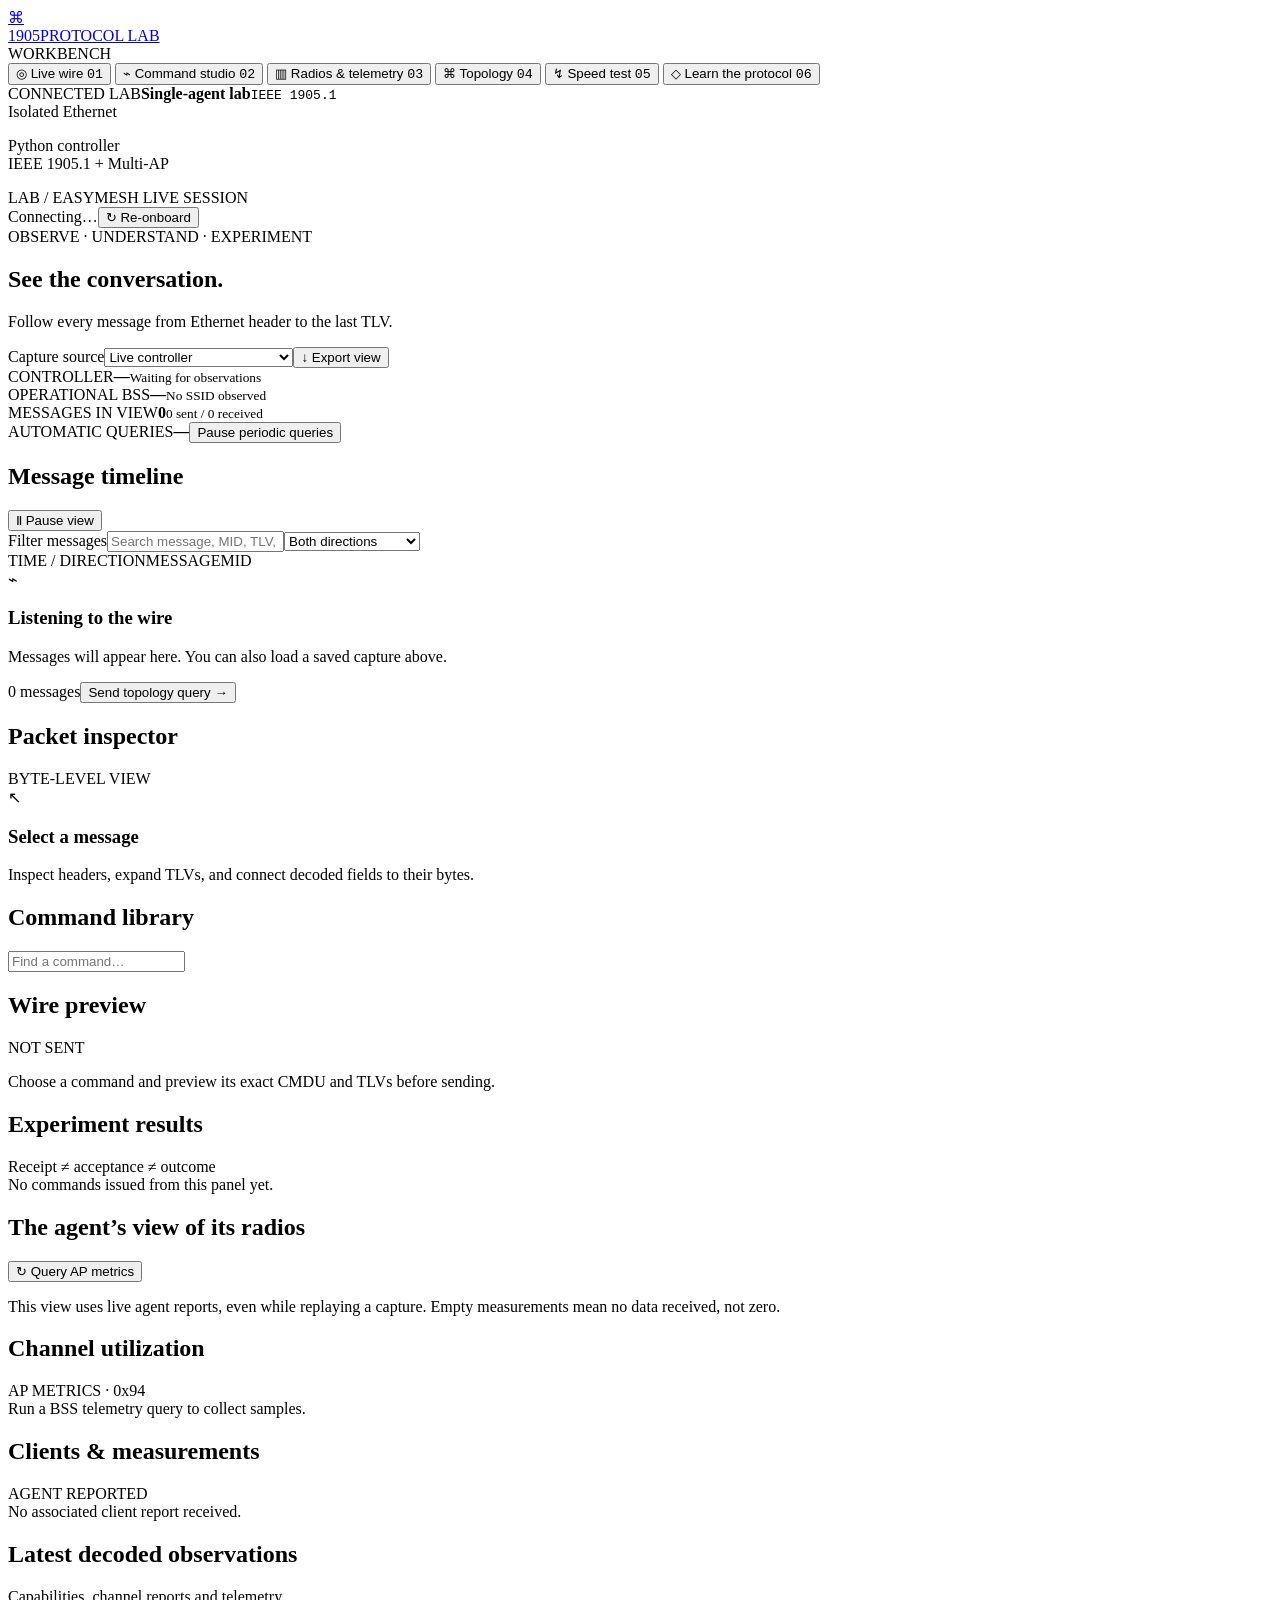
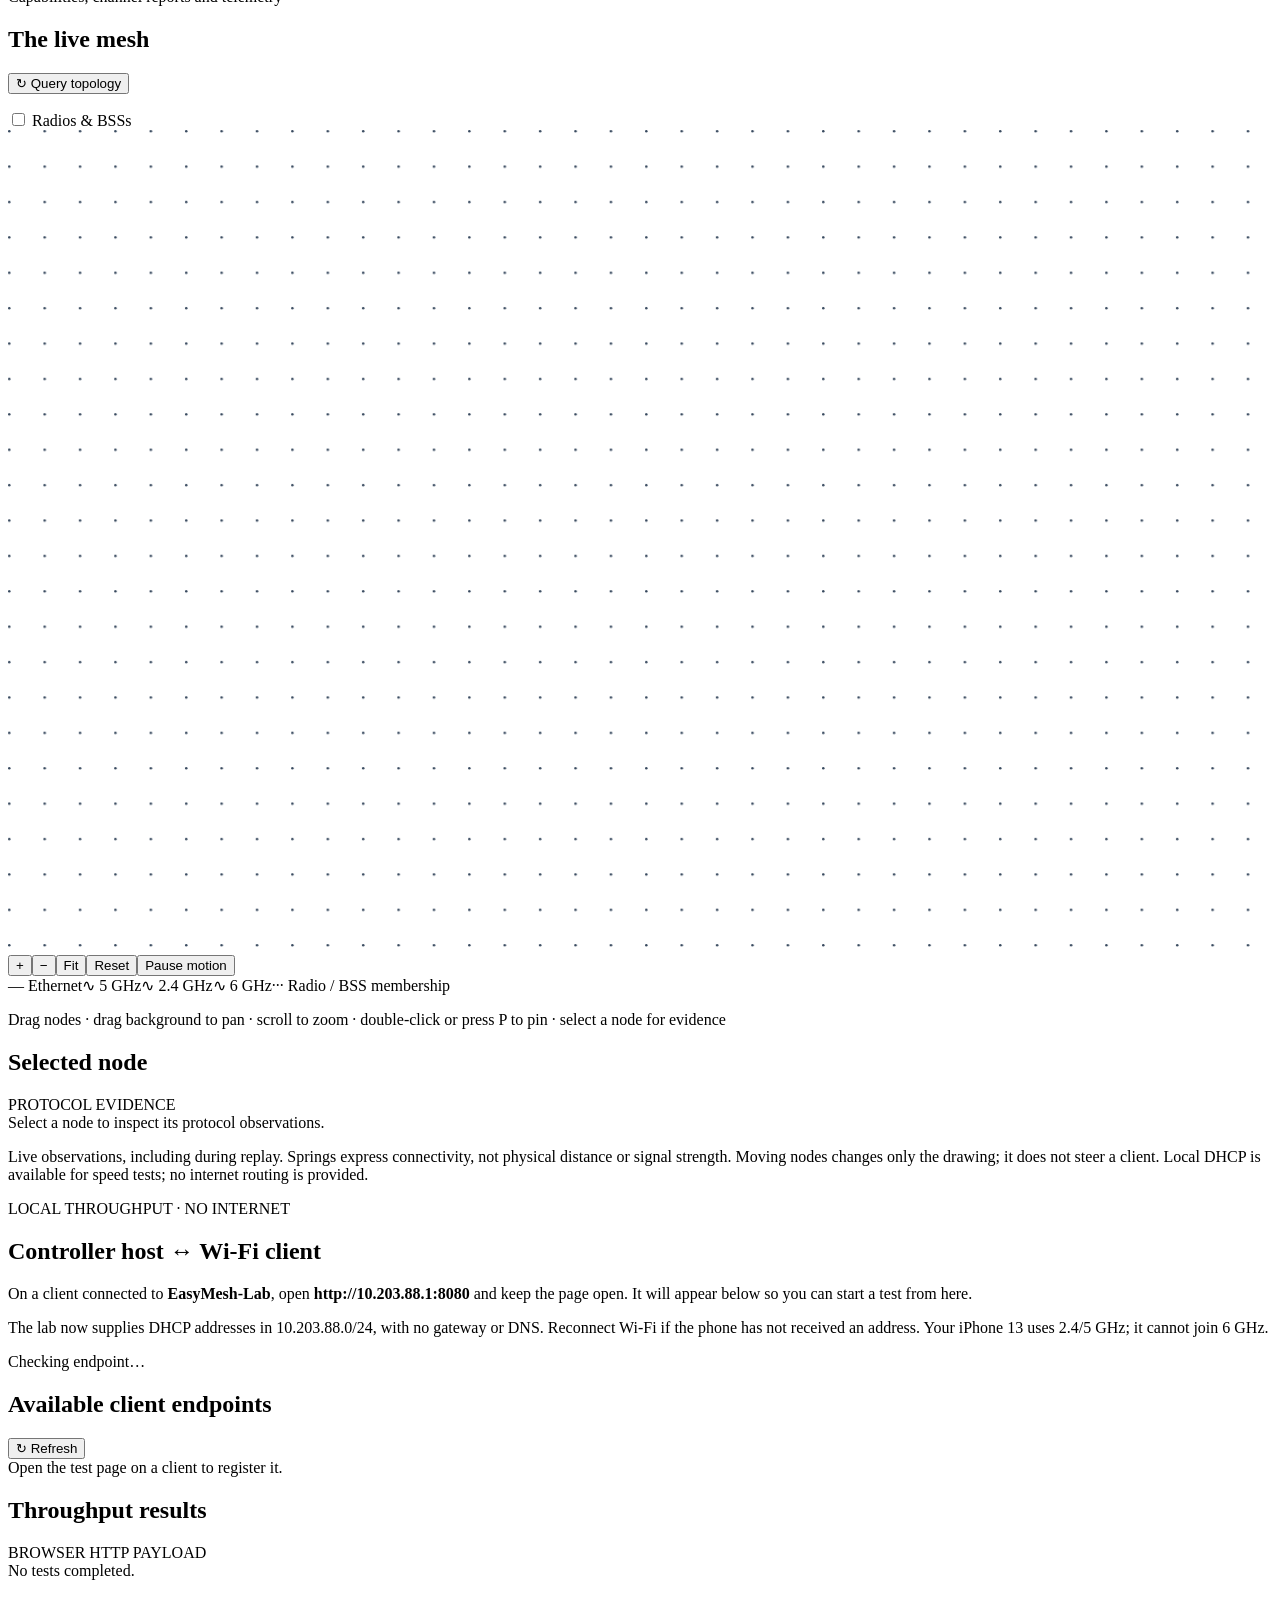
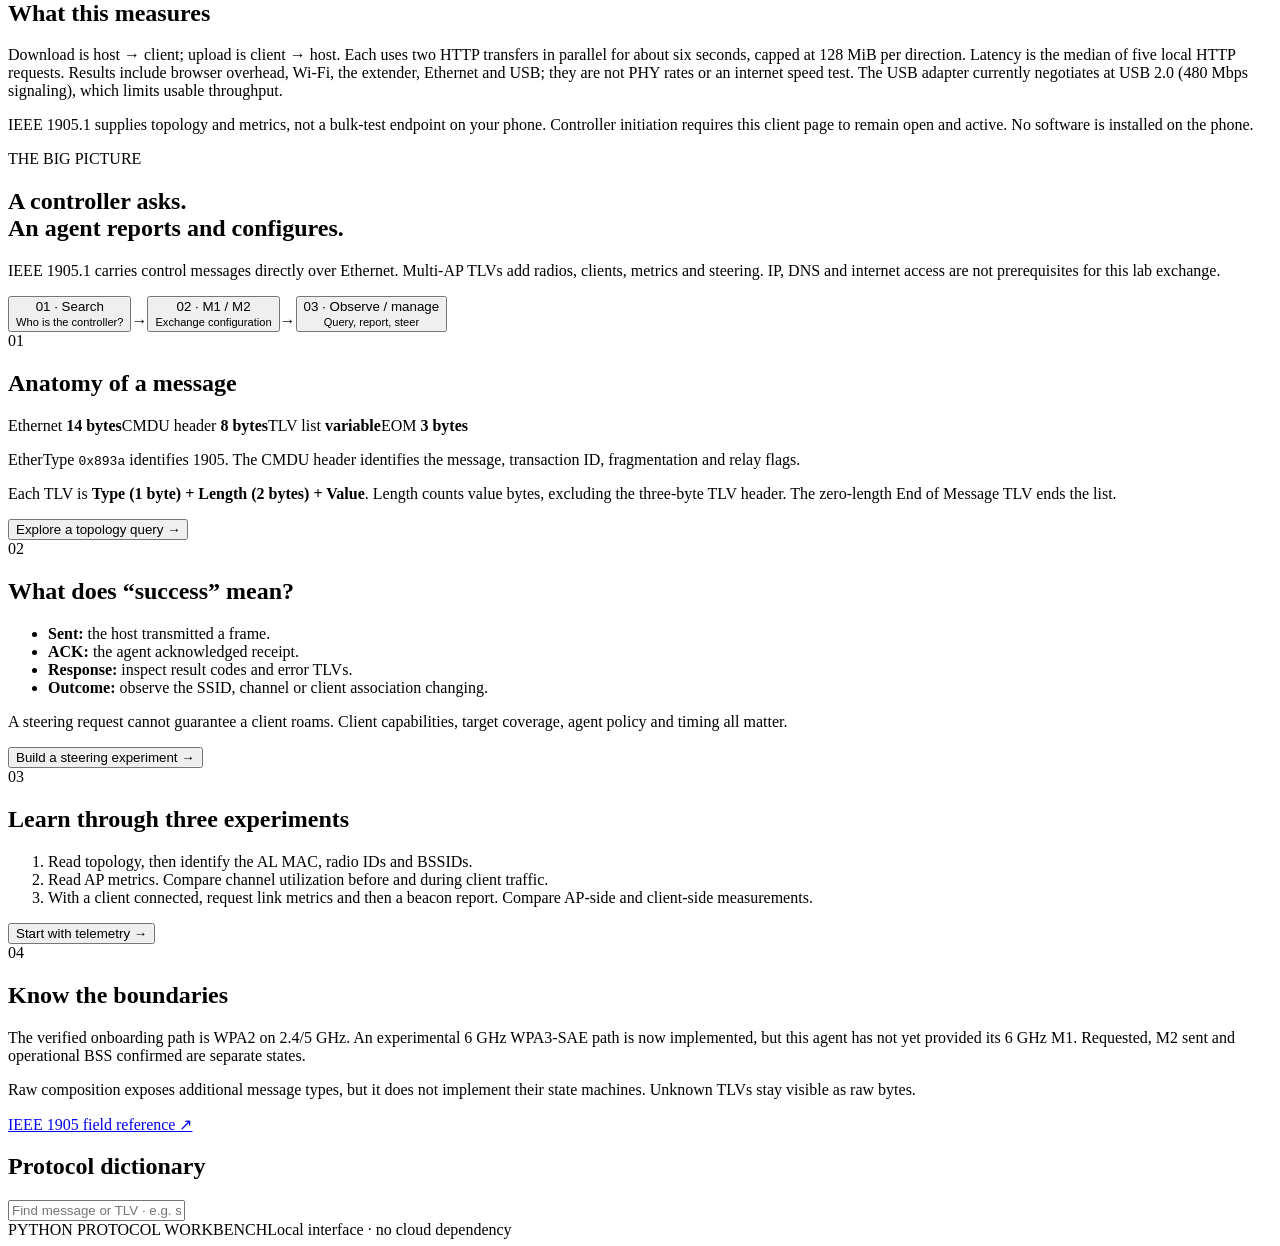
==== panel/index.html @ d1969c42 "Add client signal telemetry, passive identity hints and advisory optimizer Squashed from 4 commits (" ====
<!doctype html>
<html lang="en"><head><meta charset="UTF-8"><meta name="viewport" content="width=device-width,initial-scale=1"><title>1905 · Protocol Lab</title><link rel="stylesheet" href="/style.css"><script src="/telemetry.js"></script><script src="/app.js" defer></script><script src="/topology.js" defer></script><script src="/speed.js" defer></script></head>
<body>
<aside class="sidebar"><a class="brand" href="/" aria-label="Protocol Lab home"><span class="brand-mark">⌘</span><div>1905<span>PROTOCOL LAB</span></div></a><div class="nav-caption">WORKBENCH</div><nav>
<button class="nav active" data-tab="wire"><span>◎</span> Live wire <kbd>01</kbd></button>
<button class="nav" data-tab="studio"><span>⌁</span> Command studio <kbd>02</kbd></button>
<button class="nav" data-tab="telemetry"><span>▥</span> Radios & telemetry <kbd>03</kbd></button>
<button class="nav" data-tab="topology"><span>⌘</span> Topology <kbd>04</kbd></button>
<button class="nav" data-tab="speed"><span>↯</span> Speed test <kbd>05</kbd></button>
<button class="nav" data-tab="learn"><span>◇</span> Learn the protocol <kbd>06</kbd></button>
</nav><div class="sidebar-bottom"><span class="tiny-label">CONNECTED LAB</span><strong>Single-agent lab</strong><code>IEEE 1905.1</code><div class="isolation"><span></span> Isolated Ethernet</div><p>Python controller<br>IEEE 1905.1 + Multi-AP</p></div></aside>
<main><header class="topbar"><div class="breadcrumb">LAB / EASYMESH <span id="sourceBadge">LIVE SESSION</span></div><div class="top-actions"><span id="connection" class="connection">Connecting…</span><button id="quickRenew" class="button small">↻ Re-onboard</button></div></header>
<div class="workspace"><section class="heading"><div><div class="eyebrow">OBSERVE · UNDERSTAND · EXPERIMENT</div><h1 id="pageTitle">See the conversation.</h1><p id="pageSubtitle">Follow every message from Ethernet header to the last TLV.</p></div><div class="session-controls"><label class="sr-only" for="sessionSource">Capture source</label><select id="sessionSource"><option value="live">Live controller</option><option value="discovery">Replay · startup discovery</option><option value="onboarding">Replay · onboarding & SSID</option><option value="maintenance">Replay · maintenance</option></select><button class="button" id="export">↓ Export view</button></div></section>
<section class="stats"><div><span>CONTROLLER</span><strong id="controllerStatus">—</strong><small id="agentSeen">Waiting for observations</small></div><div><span>OPERATIONAL BSS</span><strong id="bssCount">—</strong><small id="ssid">No SSID observed</small></div><div><span>MESSAGES IN VIEW</span><strong id="packetCount">0</strong><small id="directions">0 sent / 0 received</small></div><div><span>AUTOMATIC QUERIES</span><strong id="autoState">—</strong><button id="autoToggle" class="text-button">Pause periodic queries</button></div></section>
<section id="wire" class="view active"><div class="wire-grid"><article class="surface timeline"><div class="surface-title"><div><span class="live-dot"></span><h2>Message timeline</h2></div><button id="pause" class="text-button">Ⅱ Pause view</button></div><div class="filters"><label class="sr-only" for="search">Filter messages</label><input id="search" placeholder="Search message, MID, TLV, MAC…"><select id="direction" aria-label="Direction"><option value="all">Both directions</option><option value="TX">Controller → Agent</option><option value="RX">Agent → Controller</option></select></div><div class="table-head"><span>TIME / DIRECTION</span><span>MESSAGE</span><span>MID</span></div><div id="timelineRows" class="timeline-rows"><div class="empty"><span>⌁</span><h3>Listening to the wire</h3><p>Messages will appear here. You can also load a saved capture above.</p></div></div><div class="timeline-footer"><span id="shown">0 messages</span><button id="quickTopology" class="text-button">Send topology query →</button></div></article><article class="surface inspector"><div class="surface-title"><h2>Packet inspector</h2><span class="pill">BYTE-LEVEL VIEW</span></div><div id="inspector"><div class="empty"><span>↖</span><h3>Select a message</h3><p>Inspect headers, expand TLVs, and connect decoded fields to their bytes.</p></div></div></article></div></section>
<section id="studio" class="view"><div class="studio-grid"><article class="surface catalogue"><div class="surface-title"><h2>Command library</h2><span id="commandCount" class="pill"></span></div><input id="commandSearch" placeholder="Find a command…" aria-label="Find a command"><div id="commandList"></div></article><div><article class="surface command-detail" id="commandDetail"></article><article class="surface preview-panel"><div class="surface-title"><h2>Wire preview</h2><span class="pill">NOT SENT</span></div><div id="preview"><p class="muted padded">Choose a command and preview its exact CMDU and TLVs before sending.</p></div></article></div></div><article class="surface command-history"><div class="surface-title"><h2>Experiment results</h2><span class="muted">Receipt ≠ acceptance ≠ outcome</span></div><div id="commandHistory" class="padded muted">No commands issued from this panel yet.</div></article></section>
<section id="telemetry" class="view"><div class="section-title"><h2>The agent’s view of its radios</h2><button id="telemetryRefresh" class="button accent">↻ Query AP metrics</button></div><p class="muted">This view uses live agent reports, even while replaying a capture. Empty measurements mean no data received, not zero.</p><div id="radioCards" class="radio-grid"></div><div class="telemetry-grid"><article class="surface"><div class="surface-title"><h2>Channel utilization</h2><span class="pill">AP METRICS · 0x94</span></div><div id="utilizationChart" class="chart empty">Run a BSS telemetry query to collect samples.</div></article><article class="surface"><div class="surface-title"><h2>Clients & measurements</h2><span class="pill">AGENT REPORTED</span></div><div id="clientList" class="padded muted">No associated client report received.</div></article></div><article class="surface"><div class="surface-title"><h2>Latest decoded observations</h2><span class="muted">Capabilities, channel reports and telemetry</span></div><div id="observations" class="observation-grid"></div></article></section>
<section id="topology" class="view"><div class="section-title"><h2>The live mesh</h2><button class="button accent" id="topologyRefresh">↻ Query topology</button></div><p class="muted" id="topologyStatus"></p><div class="topology-grid"><article class="surface topology-canvas"><div class="mesh-toolbar"><div id="meshCounts"></div><label><input type="checkbox" id="meshExpand"> Radios & BSSs</label></div><div class="mesh-stage"><svg id="topologyGraph" viewBox="0 0 1000 650" role="group" aria-label="Interactive EasyMesh topology"><defs><pattern id="meshDots" width="28" height="28" patternUnits="userSpaceOnUse"><circle cx="1" cy="1" r="1" fill="#35475c"/></pattern></defs><rect width="1000" height="650" fill="url(#meshDots)"/><g id="meshWorld"><g id="meshLinks"></g><g id="meshNodes"></g></g></svg><div class="mesh-controls"><button id="meshZoomIn" aria-label="Zoom in">+</button><button id="meshZoomOut" aria-label="Zoom out">−</button><button id="meshFit" aria-label="Fit topology">Fit</button><button id="meshReset" aria-label="Reset layout and unpin nodes">Reset</button><button id="meshMotion" aria-pressed="false">Pause motion</button></div></div><div class="mesh-legend"><span class="mesh-wired">— Ethernet</span><span class="mesh-5">∿ 5 GHz</span><span class="mesh-24">∿ 2.4 GHz</span><span class="mesh-6">∿ 6 GHz</span><span class="mesh-member">··· Radio / BSS membership</span></div><p class="mesh-help">Drag nodes · drag background to pan · scroll to zoom · double-click or press P to pin · select a node for evidence</p></article><article class="surface topology-inspector"><div class="surface-title"><h2>Selected node</h2><span class="pill">PROTOCOL EVIDENCE</span></div><div id="topologyDetail" class="padded muted">Select a node to inspect its protocol observations.</div></article></div><p class="muted">Live observations, including during replay. Springs express connectivity, not physical distance or signal strength. Moving nodes changes only the drawing; it does not steer a client. Local DHCP is available for speed tests; no internet routing is provided.</p></section>
<section id="speed" class="view"><article class="surface padded"><div class="eyebrow">LOCAL THROUGHPUT · NO INTERNET</div><h2 class="speed-title">Controller host ↔ Wi-Fi client</h2><p>On a client connected to <strong>EasyMesh-Lab</strong>, open <strong>http://10.203.88.1:8080</strong> and keep the page open. It will appear below so you can start a test from here.</p><p class="muted">The lab now supplies DHCP addresses in 10.203.88.0/24, with no gateway or DNS. Reconnect Wi-Fi if the phone has not received an address. Your iPhone 13 uses 2.4/5 GHz; it cannot join 6 GHz.</p><div id="speedService" class="expected">Checking endpoint…</div></article><div class="section-title speed-heading"><h2>Available client endpoints</h2><button class="button" id="speedRefresh">↻ Refresh</button></div><div id="speedClients" class="surface padded">Open the test page on a client to register it.</div><article class="surface command-history"><div class="surface-title"><h2>Throughput results</h2><span class="pill">BROWSER HTTP PAYLOAD</span></div><div id="speedResults" class="padded muted">No tests completed.</div></article><article class="surface padded command-history"><h2>What this measures</h2><p class="muted">Download is host → client; upload is client → host. Each uses two HTTP transfers in parallel for about six seconds, capped at 128 MiB per direction. Latency is the median of five local HTTP requests. Results include browser overhead, Wi-Fi, the extender, Ethernet and USB; they are not PHY rates or an internet speed test. The USB adapter currently negotiates at USB 2.0 (480 Mbps signaling), which limits usable throughput.</p><p class="muted">IEEE 1905.1 supplies topology and metrics, not a bulk-test endpoint on your phone. Controller initiation requires this client page to remain open and active. No software is installed on the phone.</p></article></section>
<section id="learn" class="view"><article class="lesson-hero"><span class="eyebrow">THE BIG PICTURE</span><h2>A controller asks.<br>An agent reports and configures.</h2><p>IEEE 1905.1 carries control messages directly over Ethernet. Multi-AP TLVs add radios, clients, metrics and steering. IP, DNS and internet access are not prerequisites for this lab exchange.</p><div class="flow"><button data-lesson="discovery">01 · Search<br><small>Who is the controller?</small></button><span>→</span><button data-lesson="onboarding">02 · M1 / M2<br><small>Exchange configuration</small></button><span>→</span><button data-lesson="maintenance">03 · Observe / manage<br><small>Query, report, steer</small></button></div></article><div class="lesson-grid"><article class="surface padded"><span class="lesson-number">01</span><h2>Anatomy of a message</h2><div class="anatomy"><span>Ethernet <b>14 bytes</b></span><span>CMDU header <b>8 bytes</b></span><span>TLV list <b>variable</b></span><span>EOM <b>3 bytes</b></span></div><p>EtherType <code>0x893a</code> identifies 1905. The CMDU header identifies the message, transaction ID, fragmentation and relay flags.</p><p>Each TLV is <strong>Type (1 byte) + Length (2 bytes) + Value</strong>. Length counts value bytes, excluding the three-byte TLV header. The zero-length End of Message TLV ends the list.</p><button class="button" data-exercise="topology">Explore a topology query →</button></article><article class="surface padded"><span class="lesson-number">02</span><h2>What does “success” mean?</h2><ul><li><strong>Sent:</strong> the host transmitted a frame.</li><li><strong>ACK:</strong> the agent acknowledged receipt.</li><li><strong>Response:</strong> inspect result codes and error TLVs.</li><li><strong>Outcome:</strong> observe the SSID, channel or client association changing.</li></ul><p>A steering request cannot guarantee a client roams. Client capabilities, target coverage, agent policy and timing all matter.</p><button class="button" data-exercise="steer">Build a steering experiment →</button></article><article class="surface padded"><span class="lesson-number">03</span><h2>Learn through three experiments</h2><ol><li>Read topology, then identify the AL MAC, radio IDs and BSSIDs.</li><li>Read AP metrics. Compare channel utilization before and during client traffic.</li><li>With a client connected, request link metrics and then a beacon report. Compare AP-side and client-side measurements.</li></ol><button class="button" data-exercise="ap_metrics">Start with telemetry →</button></article><article class="surface padded"><span class="lesson-number">04</span><h2>Know the boundaries</h2><p>The verified onboarding path is WPA2 on 2.4/5 GHz. An experimental 6 GHz WPA3-SAE path is now implemented, but this agent has not yet provided its 6 GHz M1. Requested, M2 sent and operational BSS confirmed are separate states.</p><p>Raw composition exposes additional message types, but it does not implement their state machines. Unknown TLVs stay visible as raw bytes.</p><a href="https://www.wireshark.org/docs/dfref/i/ieee1905.html" target="_blank" rel="noreferrer">IEEE 1905 field reference ↗</a></article></div><article class="surface reference-panel"><div class="surface-title"><h2>Protocol dictionary</h2><input id="referenceSearch" placeholder="Find message or TLV · e.g. steering, 0x9b" aria-label="Search protocol dictionary"></div><div id="referenceList" class="reference-list"></div></article></section>
<footer><span>PYTHON PROTOCOL WORKBENCH</span><span id="footerStatus">Local interface · no cloud dependency</span></footer></div></main><div id="toast" role="status" aria-live="polite"></div>
</body></html>
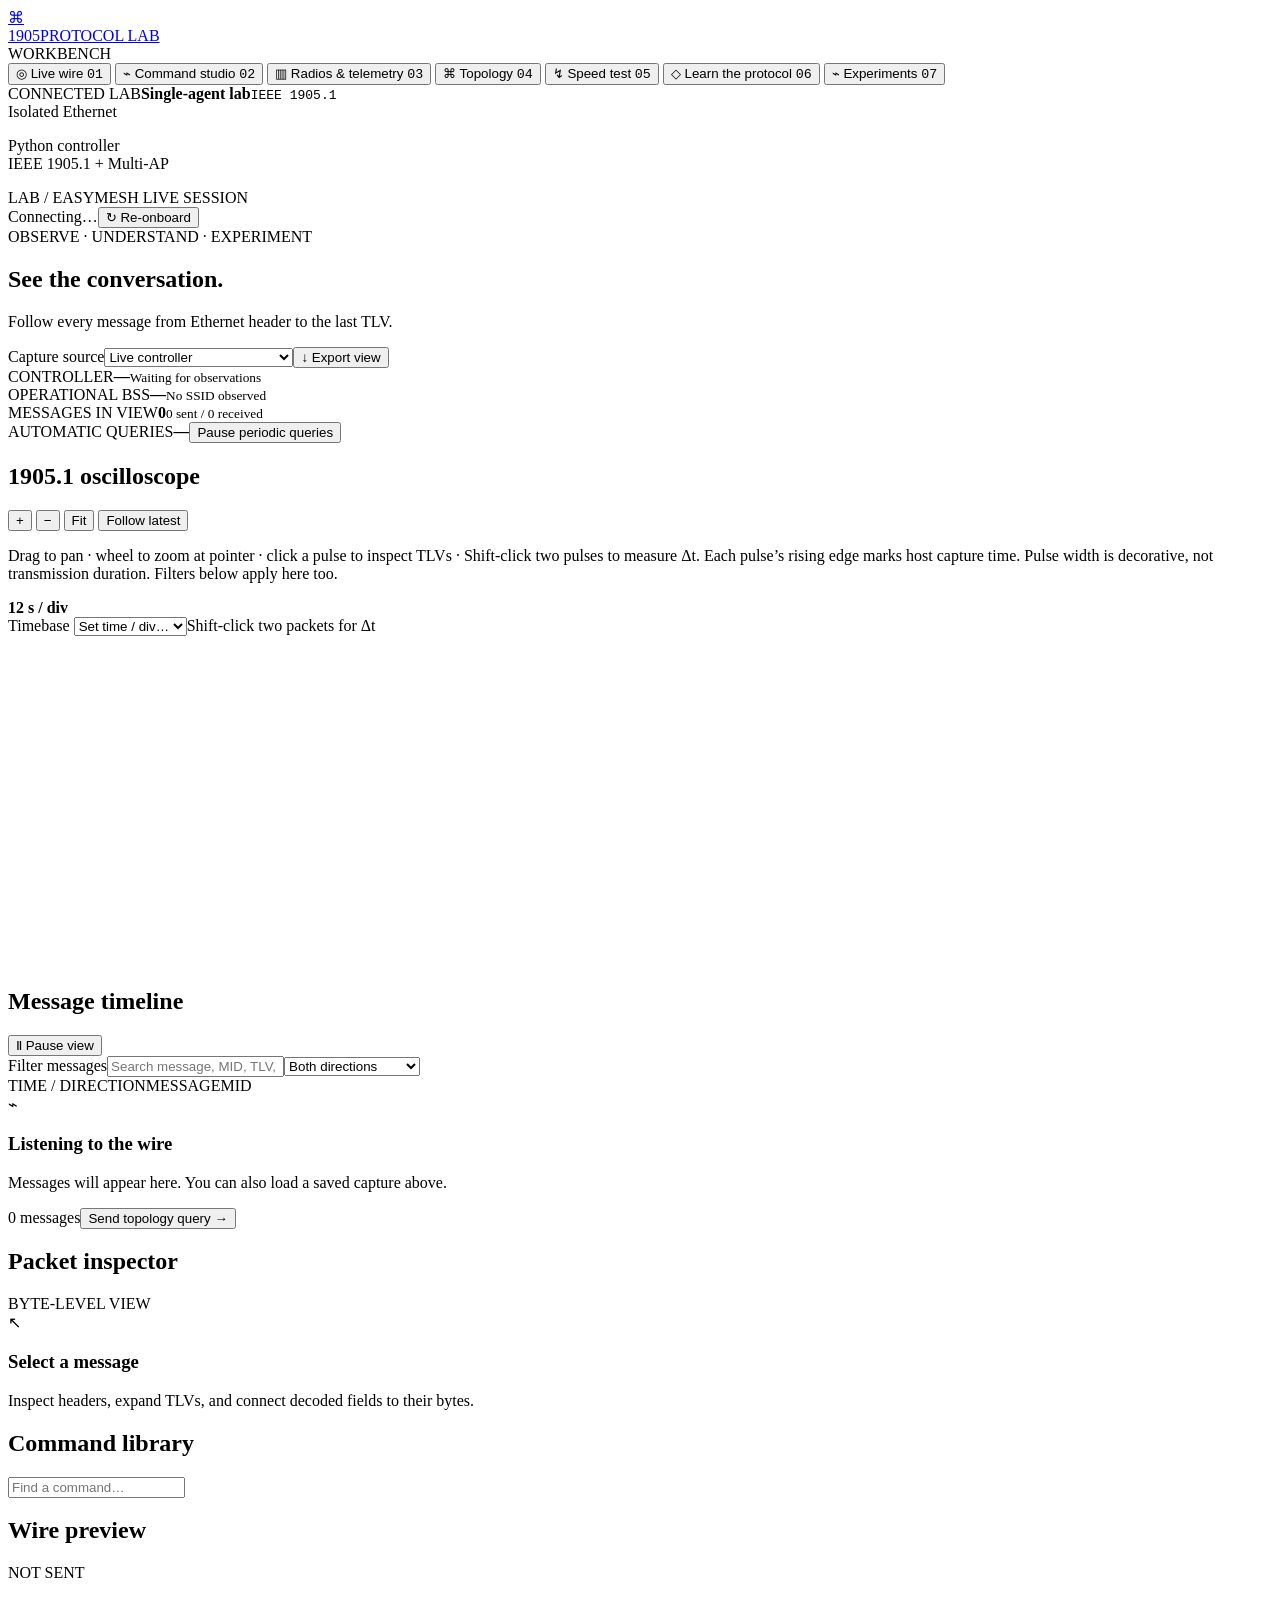
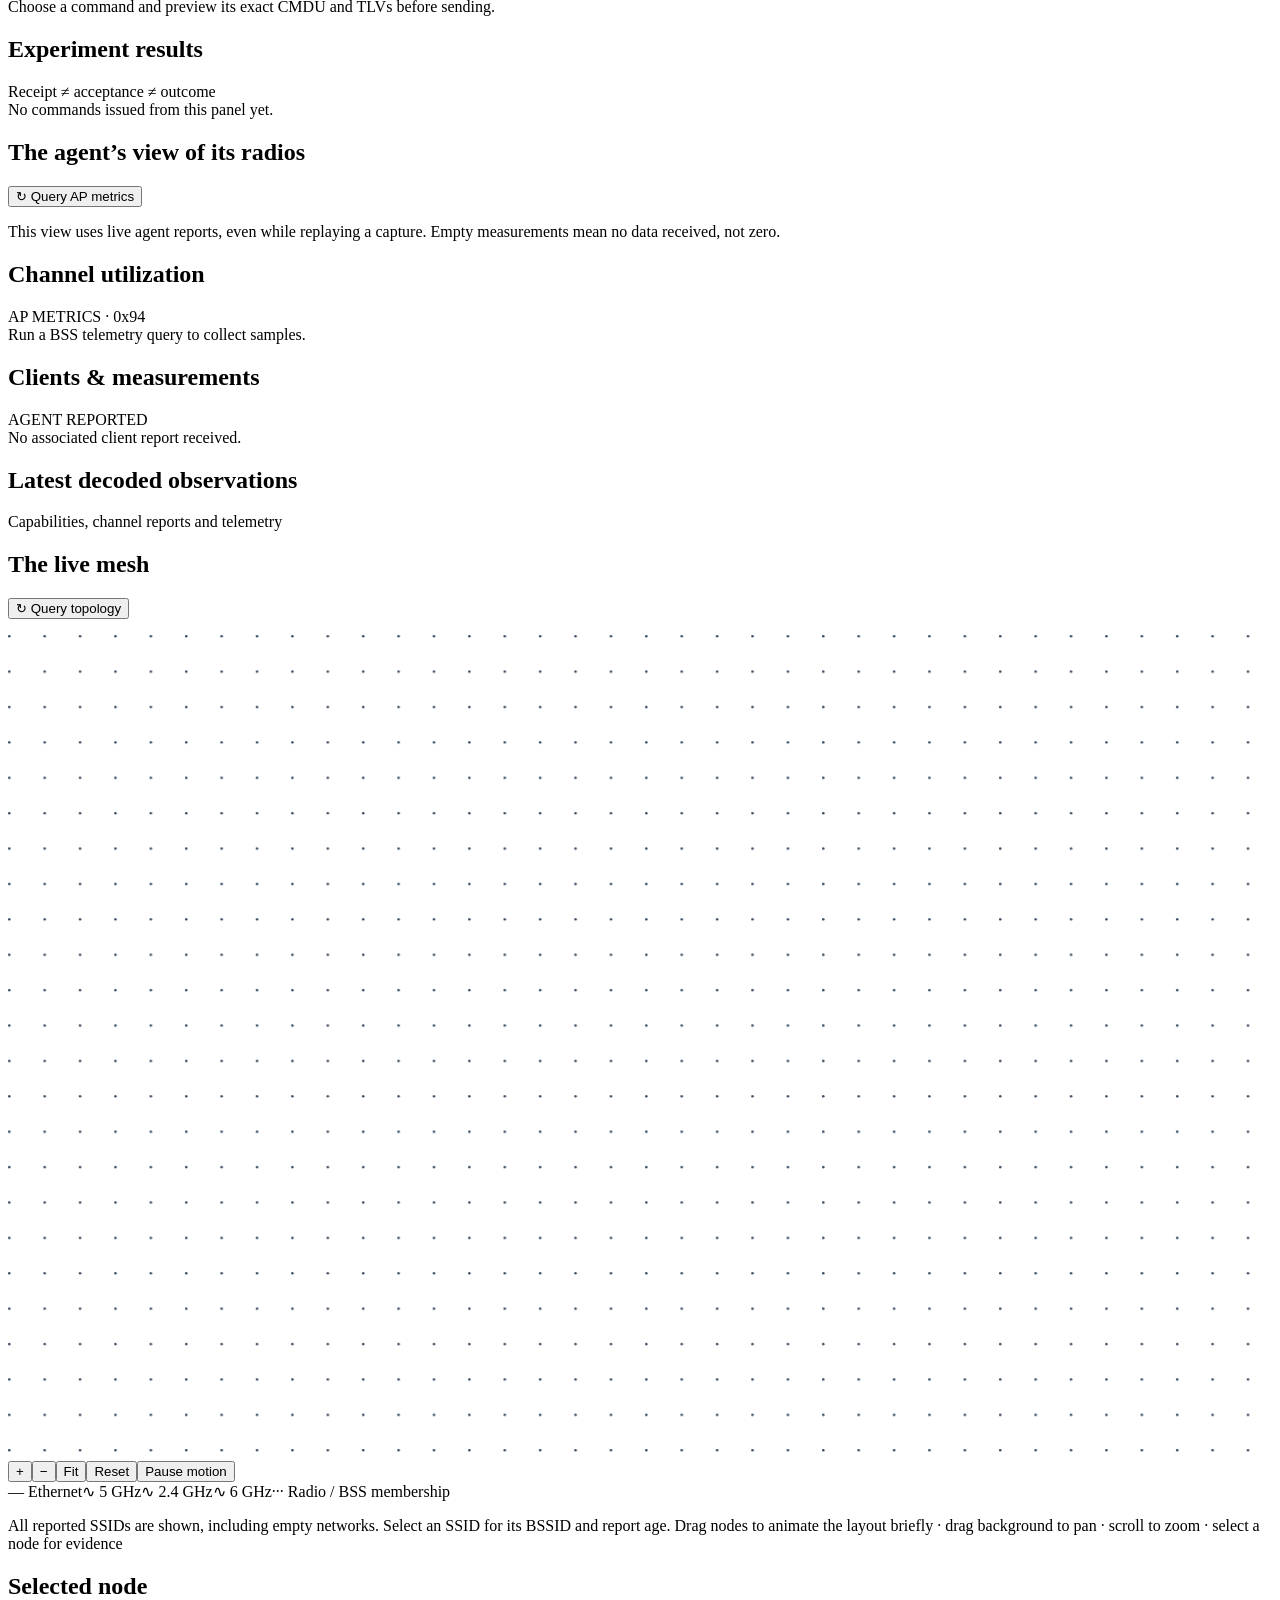
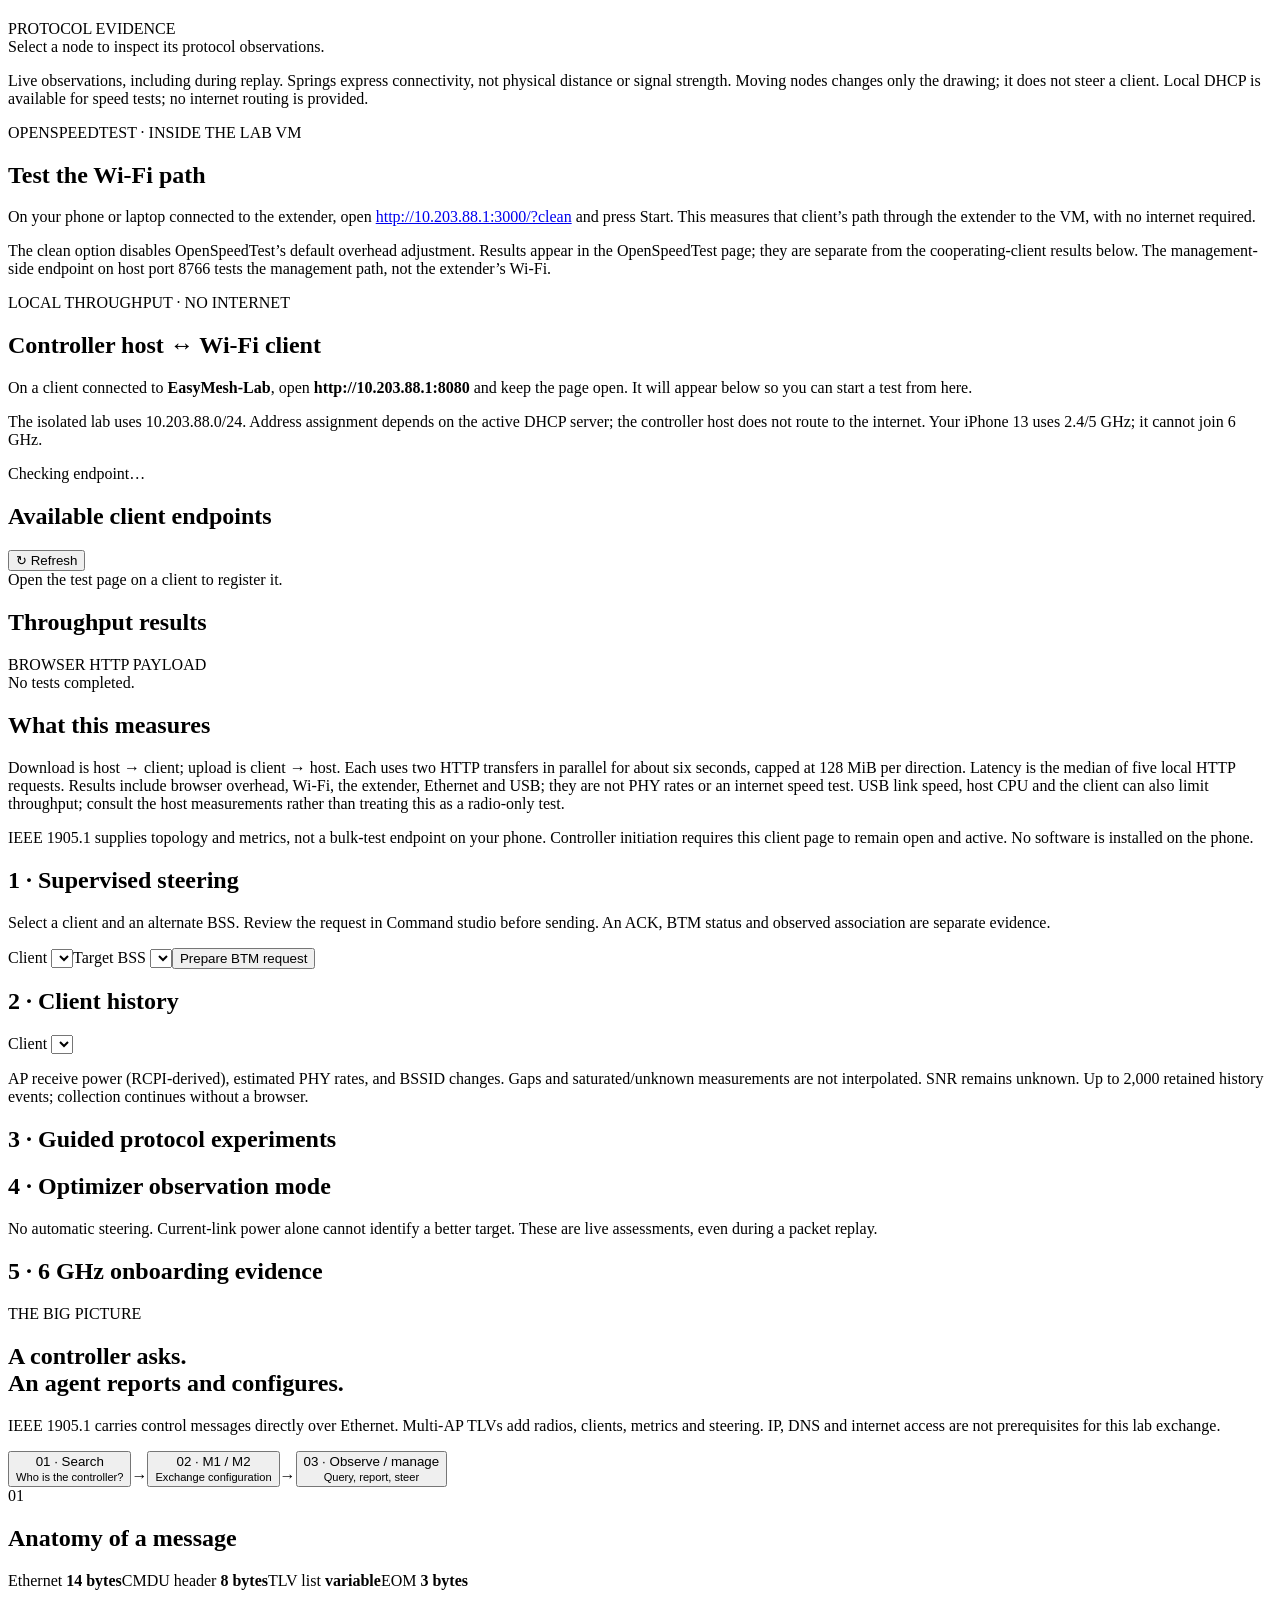
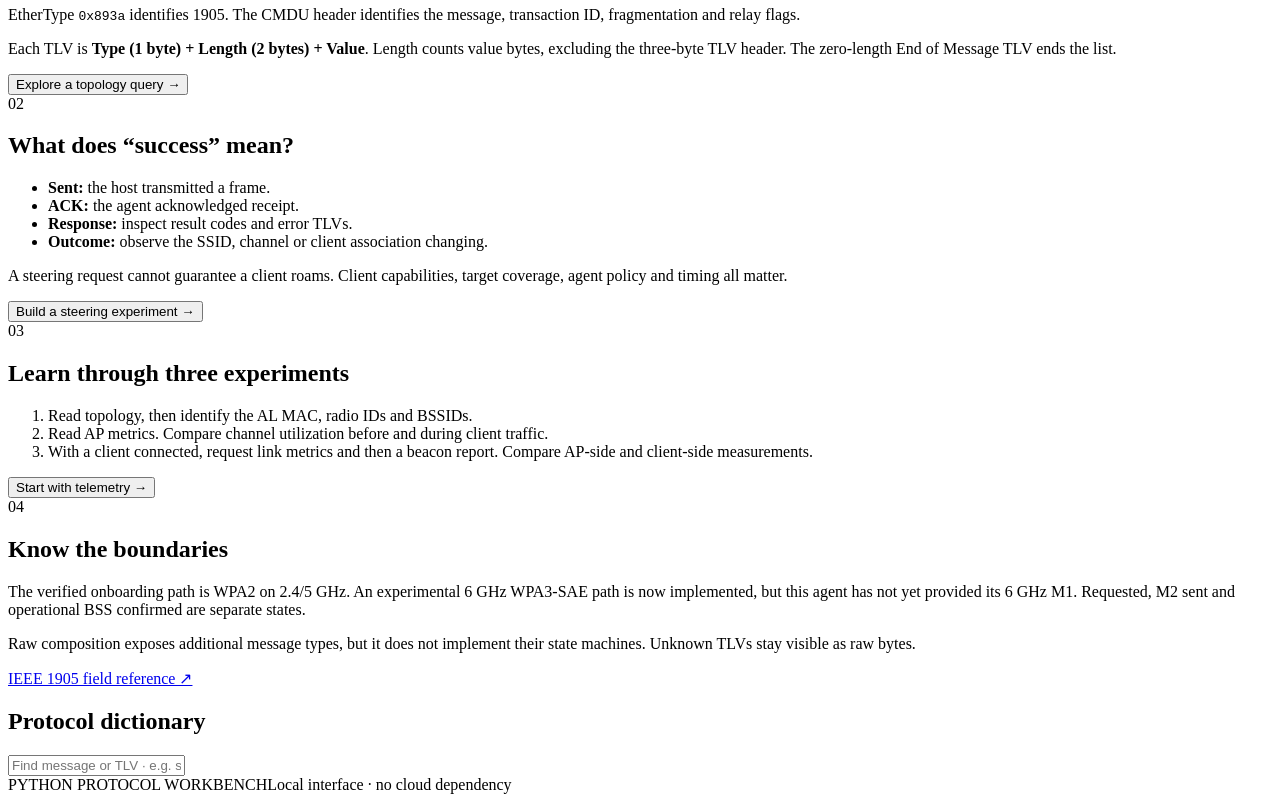
==== commit ba5f3ea9: "Build fresh LXD lab VMs from the host source checkout Squashed from 2 commits (28 September 2026):  " ====
--- a/panel/index.html
+++ b/panel/index.html
@@ -1,5 +1,5 @@
 <!doctype html>
-<html lang="en"><head><meta charset="UTF-8"><meta name="viewport" content="width=device-width,initial-scale=1"><title>1905 · Protocol Lab</title><link rel="stylesheet" href="/style.css"><script src="/telemetry.js"></script><script src="/app.js" defer></script><script src="/topology.js" defer></script><script src="/speed.js" defer></script></head>
+<html lang="en"><head><meta charset="UTF-8"><meta name="viewport" content="width=device-width,initial-scale=1"><title>1905 · Protocol Lab</title><link rel="stylesheet" href="/style.css"><script src="/telemetry.js"></script><script src="/app.js" defer></script><script src="/topology.js" defer></script><script src="/speed.js" defer></script><script src="/learning.js" defer></script></head>
 <body>
 <aside class="sidebar"><a class="brand" href="/" aria-label="Protocol Lab home"><span class="brand-mark">⌘</span><div>1905<span>PROTOCOL LAB</span></div></a><div class="nav-caption">WORKBENCH</div><nav>
 <button class="nav active" data-tab="wire"><span>◎</span> Live wire <kbd>01</kbd></button>
@@ -8,15 +8,15 @@
 <button class="nav" data-tab="topology"><span>⌘</span> Topology <kbd>04</kbd></button>
 <button class="nav" data-tab="speed"><span>↯</span> Speed test <kbd>05</kbd></button>
 <button class="nav" data-tab="learn"><span>◇</span> Learn the protocol <kbd>06</kbd></button>
-</nav><div class="sidebar-bottom"><span class="tiny-label">CONNECTED LAB</span><strong>Single-agent lab</strong><code>IEEE 1905.1</code><div class="isolation"><span></span> Isolated Ethernet</div><p>Python controller<br>IEEE 1905.1 + Multi-AP</p></div></aside>
+<button class="nav" data-tab="experiments"><span>⌁</span> Experiments <kbd>07</kbd></button></nav><div class="sidebar-bottom"><span class="tiny-label">CONNECTED LAB</span><strong>Single-agent lab</strong><code>IEEE 1905.1</code><div class="isolation"><span></span> Isolated Ethernet</div><p>Python controller<br>IEEE 1905.1 + Multi-AP</p></div></aside>
 <main><header class="topbar"><div class="breadcrumb">LAB / EASYMESH <span id="sourceBadge">LIVE SESSION</span></div><div class="top-actions"><span id="connection" class="connection">Connecting…</span><button id="quickRenew" class="button small">↻ Re-onboard</button></div></header>
 <div class="workspace"><section class="heading"><div><div class="eyebrow">OBSERVE · UNDERSTAND · EXPERIMENT</div><h1 id="pageTitle">See the conversation.</h1><p id="pageSubtitle">Follow every message from Ethernet header to the last TLV.</p></div><div class="session-controls"><label class="sr-only" for="sessionSource">Capture source</label><select id="sessionSource"><option value="live">Live controller</option><option value="discovery">Replay · startup discovery</option><option value="onboarding">Replay · onboarding & SSID</option><option value="maintenance">Replay · maintenance</option></select><button class="button" id="export">↓ Export view</button></div></section>
 <section class="stats"><div><span>CONTROLLER</span><strong id="controllerStatus">—</strong><small id="agentSeen">Waiting for observations</small></div><div><span>OPERATIONAL BSS</span><strong id="bssCount">—</strong><small id="ssid">No SSID observed</small></div><div><span>MESSAGES IN VIEW</span><strong id="packetCount">0</strong><small id="directions">0 sent / 0 received</small></div><div><span>AUTOMATIC QUERIES</span><strong id="autoState">—</strong><button id="autoToggle" class="text-button">Pause periodic queries</button></div></section>
-<section id="wire" class="view active"><div class="wire-grid"><article class="surface timeline"><div class="surface-title"><div><span class="live-dot"></span><h2>Message timeline</h2></div><button id="pause" class="text-button">Ⅱ Pause view</button></div><div class="filters"><label class="sr-only" for="search">Filter messages</label><input id="search" placeholder="Search message, MID, TLV, MAC…"><select id="direction" aria-label="Direction"><option value="all">Both directions</option><option value="TX">Controller → Agent</option><option value="RX">Agent → Controller</option></select></div><div class="table-head"><span>TIME / DIRECTION</span><span>MESSAGE</span><span>MID</span></div><div id="timelineRows" class="timeline-rows"><div class="empty"><span>⌁</span><h3>Listening to the wire</h3><p>Messages will appear here. You can also load a saved capture above.</p></div></div><div class="timeline-footer"><span id="shown">0 messages</span><button id="quickTopology" class="text-button">Send topology query →</button></div></article><article class="surface inspector"><div class="surface-title"><h2>Packet inspector</h2><span class="pill">BYTE-LEVEL VIEW</span></div><div id="inspector"><div class="empty"><span>↖</span><h3>Select a message</h3><p>Inspect headers, expand TLVs, and connect decoded fields to their bytes.</p></div></div></article></div></section>
+<section id="wire" class="view active"><article class="surface scope-panel"><div class="surface-title"><h2>1905.1 oscilloscope</h2><div><button class="button" id="scopeIn" aria-label="Zoom timeline in">+</button> <button class="button" id="scopeOut" aria-label="Zoom timeline out">−</button> <button class="button" id="scopeFit">Fit</button> <button class="button" id="scopeLive">Follow latest</button></div></div><p class="muted padded">Drag to pan · wheel to zoom at pointer · click a pulse to inspect TLVs · Shift-click two pulses to measure Δt. Each pulse’s rising edge marks host capture time. Pulse width is decorative, not transmission duration. Filters below apply here too.</p><div class="scope-readouts"><div><strong id="scopeScale">12 s / div</strong><small id="scopeScaleDetail"></small></div><label>Timebase <select id="scopeTimebase" aria-label="Time per major division"><option value="">Set time / div…</option value="0.001">1 ms / div</option><option value="0.01">10 ms / div</option><option value="0.1">100 ms / div</option><option value="1">1 s / div</option><option value="10">10 s / div</option><option value="60">1 min / div</option></select></label><output id="scopeDelta">Shift-click two packets for Δt</output></div><div id="scopeLegend" class="scope-legend" aria-label="Packet color legend"></div><svg id="scopeGraph" viewBox="0 0 1000 260" tabindex="0" role="group" aria-label="1905.1 packet timing; arrow keys pan, plus and minus zoom"></svg><div id="scopeStatus" class="padded muted"></div></article><div class="wire-grid"><article class="surface timeline"><div class="surface-title"><div><span class="live-dot"></span><h2>Message timeline</h2></div><button id="pause" class="text-button">Ⅱ Pause view</button></div><div class="filters"><label class="sr-only" for="search">Filter messages</label><input id="search" placeholder="Search message, MID, TLV, MAC…"><select id="direction" aria-label="Direction"><option value="all">Both directions</option><option value="TX">Controller → Agent</option><option value="RX">Agent → Controller</option></select></div><div class="table-head"><span>TIME / DIRECTION</span><span>MESSAGE</span><span>MID</span></div><div id="timelineRows" class="timeline-rows"><div class="empty"><span>⌁</span><h3>Listening to the wire</h3><p>Messages will appear here. You can also load a saved capture above.</p></div></div><div class="timeline-footer"><span id="shown">0 messages</span><button id="quickTopology" class="text-button">Send topology query →</button></div></article><article class="surface inspector"><div class="surface-title"><h2>Packet inspector</h2><span class="pill">BYTE-LEVEL VIEW</span></div><div id="inspector"><div class="empty"><span>↖</span><h3>Select a message</h3><p>Inspect headers, expand TLVs, and connect decoded fields to their bytes.</p></div></div></article></div></section>
 <section id="studio" class="view"><div class="studio-grid"><article class="surface catalogue"><div class="surface-title"><h2>Command library</h2><span id="commandCount" class="pill"></span></div><input id="commandSearch" placeholder="Find a command…" aria-label="Find a command"><div id="commandList"></div></article><div><article class="surface command-detail" id="commandDetail"></article><article class="surface preview-panel"><div class="surface-title"><h2>Wire preview</h2><span class="pill">NOT SENT</span></div><div id="preview"><p class="muted padded">Choose a command and preview its exact CMDU and TLVs before sending.</p></div></article></div></div><article class="surface command-history"><div class="surface-title"><h2>Experiment results</h2><span class="muted">Receipt ≠ acceptance ≠ outcome</span></div><div id="commandHistory" class="padded muted">No commands issued from this panel yet.</div></article></section>
 <section id="telemetry" class="view"><div class="section-title"><h2>The agent’s view of its radios</h2><button id="telemetryRefresh" class="button accent">↻ Query AP metrics</button></div><p class="muted">This view uses live agent reports, even while replaying a capture. Empty measurements mean no data received, not zero.</p><div id="radioCards" class="radio-grid"></div><div class="telemetry-grid"><article class="surface"><div class="surface-title"><h2>Channel utilization</h2><span class="pill">AP METRICS · 0x94</span></div><div id="utilizationChart" class="chart empty">Run a BSS telemetry query to collect samples.</div></article><article class="surface"><div class="surface-title"><h2>Clients & measurements</h2><span class="pill">AGENT REPORTED</span></div><div id="clientList" class="padded muted">No associated client report received.</div></article></div><article class="surface"><div class="surface-title"><h2>Latest decoded observations</h2><span class="muted">Capabilities, channel reports and telemetry</span></div><div id="observations" class="observation-grid"></div></article></section>
-<section id="topology" class="view"><div class="section-title"><h2>The live mesh</h2><button class="button accent" id="topologyRefresh">↻ Query topology</button></div><p class="muted" id="topologyStatus"></p><div class="topology-grid"><article class="surface topology-canvas"><div class="mesh-toolbar"><div id="meshCounts"></div><label><input type="checkbox" id="meshExpand"> Radios & BSSs</label></div><div class="mesh-stage"><svg id="topologyGraph" viewBox="0 0 1000 650" role="group" aria-label="Interactive EasyMesh topology"><defs><pattern id="meshDots" width="28" height="28" patternUnits="userSpaceOnUse"><circle cx="1" cy="1" r="1" fill="#35475c"/></pattern></defs><rect width="1000" height="650" fill="url(#meshDots)"/><g id="meshWorld"><g id="meshLinks"></g><g id="meshNodes"></g></g></svg><div class="mesh-controls"><button id="meshZoomIn" aria-label="Zoom in">+</button><button id="meshZoomOut" aria-label="Zoom out">−</button><button id="meshFit" aria-label="Fit topology">Fit</button><button id="meshReset" aria-label="Reset layout and unpin nodes">Reset</button><button id="meshMotion" aria-pressed="false">Pause motion</button></div></div><div class="mesh-legend"><span class="mesh-wired">— Ethernet</span><span class="mesh-5">∿ 5 GHz</span><span class="mesh-24">∿ 2.4 GHz</span><span class="mesh-6">∿ 6 GHz</span><span class="mesh-member">··· Radio / BSS membership</span></div><p class="mesh-help">Drag nodes · drag background to pan · scroll to zoom · double-click or press P to pin · select a node for evidence</p></article><article class="surface topology-inspector"><div class="surface-title"><h2>Selected node</h2><span class="pill">PROTOCOL EVIDENCE</span></div><div id="topologyDetail" class="padded muted">Select a node to inspect its protocol observations.</div></article></div><p class="muted">Live observations, including during replay. Springs express connectivity, not physical distance or signal strength. Moving nodes changes only the drawing; it does not steer a client. Local DHCP is available for speed tests; no internet routing is provided.</p></section>
-<section id="speed" class="view"><article class="surface padded"><div class="eyebrow">LOCAL THROUGHPUT · NO INTERNET</div><h2 class="speed-title">Controller host ↔ Wi-Fi client</h2><p>On a client connected to <strong>EasyMesh-Lab</strong>, open <strong>http://10.203.88.1:8080</strong> and keep the page open. It will appear below so you can start a test from here.</p><p class="muted">The lab now supplies DHCP addresses in 10.203.88.0/24, with no gateway or DNS. Reconnect Wi-Fi if the phone has not received an address. Your iPhone 13 uses 2.4/5 GHz; it cannot join 6 GHz.</p><div id="speedService" class="expected">Checking endpoint…</div></article><div class="section-title speed-heading"><h2>Available client endpoints</h2><button class="button" id="speedRefresh">↻ Refresh</button></div><div id="speedClients" class="surface padded">Open the test page on a client to register it.</div><article class="surface command-history"><div class="surface-title"><h2>Throughput results</h2><span class="pill">BROWSER HTTP PAYLOAD</span></div><div id="speedResults" class="padded muted">No tests completed.</div></article><article class="surface padded command-history"><h2>What this measures</h2><p class="muted">Download is host → client; upload is client → host. Each uses two HTTP transfers in parallel for about six seconds, capped at 128 MiB per direction. Latency is the median of five local HTTP requests. Results include browser overhead, Wi-Fi, the extender, Ethernet and USB; they are not PHY rates or an internet speed test. The USB adapter currently negotiates at USB 2.0 (480 Mbps signaling), which limits usable throughput.</p><p class="muted">IEEE 1905.1 supplies topology and metrics, not a bulk-test endpoint on your phone. Controller initiation requires this client page to remain open and active. No software is installed on the phone.</p></article></section>
-<section id="learn" class="view"><article class="lesson-hero"><span class="eyebrow">THE BIG PICTURE</span><h2>A controller asks.<br>An agent reports and configures.</h2><p>IEEE 1905.1 carries control messages directly over Ethernet. Multi-AP TLVs add radios, clients, metrics and steering. IP, DNS and internet access are not prerequisites for this lab exchange.</p><div class="flow"><button data-lesson="discovery">01 · Search<br><small>Who is the controller?</small></button><span>→</span><button data-lesson="onboarding">02 · M1 / M2<br><small>Exchange configuration</small></button><span>→</span><button data-lesson="maintenance">03 · Observe / manage<br><small>Query, report, steer</small></button></div></article><div class="lesson-grid"><article class="surface padded"><span class="lesson-number">01</span><h2>Anatomy of a message</h2><div class="anatomy"><span>Ethernet <b>14 bytes</b></span><span>CMDU header <b>8 bytes</b></span><span>TLV list <b>variable</b></span><span>EOM <b>3 bytes</b></span></div><p>EtherType <code>0x893a</code> identifies 1905. The CMDU header identifies the message, transaction ID, fragmentation and relay flags.</p><p>Each TLV is <strong>Type (1 byte) + Length (2 bytes) + Value</strong>. Length counts value bytes, excluding the three-byte TLV header. The zero-length End of Message TLV ends the list.</p><button class="button" data-exercise="topology">Explore a topology query →</button></article><article class="surface padded"><span class="lesson-number">02</span><h2>What does “success” mean?</h2><ul><li><strong>Sent:</strong> the host transmitted a frame.</li><li><strong>ACK:</strong> the agent acknowledged receipt.</li><li><strong>Response:</strong> inspect result codes and error TLVs.</li><li><strong>Outcome:</strong> observe the SSID, channel or client association changing.</li></ul><p>A steering request cannot guarantee a client roams. Client capabilities, target coverage, agent policy and timing all matter.</p><button class="button" data-exercise="steer">Build a steering experiment →</button></article><article class="surface padded"><span class="lesson-number">03</span><h2>Learn through three experiments</h2><ol><li>Read topology, then identify the AL MAC, radio IDs and BSSIDs.</li><li>Read AP metrics. Compare channel utilization before and during client traffic.</li><li>With a client connected, request link metrics and then a beacon report. Compare AP-side and client-side measurements.</li></ol><button class="button" data-exercise="ap_metrics">Start with telemetry →</button></article><article class="surface padded"><span class="lesson-number">04</span><h2>Know the boundaries</h2><p>The verified onboarding path is WPA2 on 2.4/5 GHz. An experimental 6 GHz WPA3-SAE path is now implemented, but this agent has not yet provided its 6 GHz M1. Requested, M2 sent and operational BSS confirmed are separate states.</p><p>Raw composition exposes additional message types, but it does not implement their state machines. Unknown TLVs stay visible as raw bytes.</p><a href="https://www.wireshark.org/docs/dfref/i/ieee1905.html" target="_blank" rel="noreferrer">IEEE 1905 field reference ↗</a></article></div><article class="surface reference-panel"><div class="surface-title"><h2>Protocol dictionary</h2><input id="referenceSearch" placeholder="Find message or TLV · e.g. steering, 0x9b" aria-label="Search protocol dictionary"></div><div id="referenceList" class="reference-list"></div></article></section>
+<section id="topology" class="view"><div class="section-title"><h2>The live mesh</h2><button class="button accent" id="topologyRefresh">↻ Query topology</button></div><p class="muted" id="topologyStatus"></p><div class="topology-grid"><article class="surface topology-canvas"><div class="mesh-toolbar"><div id="meshCounts"></div></div><div class="mesh-stage"><svg id="topologyGraph" viewBox="0 0 1000 650" role="group" aria-label="Interactive EasyMesh topology"><defs><pattern id="meshDots" width="28" height="28" patternUnits="userSpaceOnUse"><circle cx="1" cy="1" r="1" fill="#35475c"/></pattern></defs><rect width="1000" height="650" fill="url(#meshDots)"/><g id="meshWorld"><g id="meshLinks"></g><g id="meshNodes"></g></g></svg><div class="mesh-controls"><button id="meshZoomIn" aria-label="Zoom in">+</button><button id="meshZoomOut" aria-label="Zoom out">−</button><button id="meshFit" aria-label="Fit topology">Fit</button><button id="meshReset" aria-label="Reset layout">Reset</button><button id="meshMotion" aria-pressed="false">Pause motion</button></div></div><div class="mesh-legend"><span class="mesh-wired">— Ethernet</span><span class="mesh-5">∿ 5 GHz</span><span class="mesh-24">∿ 2.4 GHz</span><span class="mesh-6">∿ 6 GHz</span><span class="mesh-member">··· Radio / BSS membership</span></div><p class="mesh-help">All reported SSIDs are shown, including empty networks. Select an SSID for its BSSID and report age. Drag nodes to animate the layout briefly · drag background to pan · scroll to zoom · select a node for evidence</p></article><article class="surface topology-inspector"><div class="surface-title"><h2>Selected node</h2><span class="pill">PROTOCOL EVIDENCE</span></div><div id="topologyDetail" class="padded muted">Select a node to inspect its protocol observations.</div></article></div><p class="muted">Live observations, including during replay. Springs express connectivity, not physical distance or signal strength. Moving nodes changes only the drawing; it does not steer a client. Local DHCP is available for speed tests; no internet routing is provided.</p></section>
+<section id="speed" class="view"><article class="surface padded"><div class="eyebrow">OPENSPEEDTEST · INSIDE THE LAB VM</div><h2>Test the Wi-Fi path</h2><p>On your phone or laptop connected to the extender, open <a href="http://10.203.88.1:3000/?clean" target="_blank" rel="noreferrer">http://10.203.88.1:3000/?clean</a> and press Start. This measures that client’s path through the extender to the VM, with no internet required.</p><p class="muted">The clean option disables OpenSpeedTest’s default overhead adjustment. Results appear in the OpenSpeedTest page; they are separate from the cooperating-client results below. The management-side endpoint on host port 8766 tests the management path, not the extender’s Wi-Fi.</p></article><article class="surface padded"><div class="eyebrow">LOCAL THROUGHPUT · NO INTERNET</div><h2 class="speed-title">Controller host ↔ Wi-Fi client</h2><p>On a client connected to <strong>EasyMesh-Lab</strong>, open <strong>http://10.203.88.1:8080</strong> and keep the page open. It will appear below so you can start a test from here.</p><p class="muted">The isolated lab uses 10.203.88.0/24. Address assignment depends on the active DHCP server; the controller host does not route to the internet. Your iPhone 13 uses 2.4/5 GHz; it cannot join 6 GHz.</p><div id="speedService" class="expected">Checking endpoint…</div></article><div class="section-title speed-heading"><h2>Available client endpoints</h2><button class="button" id="speedRefresh">↻ Refresh</button></div><div id="speedClients" class="surface padded">Open the test page on a client to register it.</div><article class="surface command-history"><div class="surface-title"><h2>Throughput results</h2><span class="pill">BROWSER HTTP PAYLOAD</span></div><div id="speedResults" class="padded muted">No tests completed.</div></article><article class="surface padded command-history"><h2>What this measures</h2><p class="muted">Download is host → client; upload is client → host. Each uses two HTTP transfers in parallel for about six seconds, capped at 128 MiB per direction. Latency is the median of five local HTTP requests. Results include browser overhead, Wi-Fi, the extender, Ethernet and USB; they are not PHY rates or an internet speed test. USB link speed, host CPU and the client can also limit throughput; consult the host measurements rather than treating this as a radio-only test.</p><p class="muted">IEEE 1905.1 supplies topology and metrics, not a bulk-test endpoint on your phone. Controller initiation requires this client page to remain open and active. No software is installed on the phone.</p></article></section>
+<section id="experiments" class="view"><article class="surface padded"><h2>1 · Supervised steering</h2><p>Select a client and an alternate BSS. Review the request in Command studio before sending. An ACK, BTM status and observed association are separate evidence.</p><div class="experiment-controls"><label>Client <select id="experimentClient"></select></label><label>Target BSS <select id="experimentTarget"></select></label><button class="button" id="prepareSteer">Prepare BTM request</button></div><p id="steerAdvice" class="muted"></p><div id="steerResults"></div></article><article class="surface padded"><h2>2 · Client history</h2><label>Client <select id="historyClient"></select></label><p class="muted">AP receive power (RCPI-derived), estimated PHY rates, and BSSID changes. Gaps and saturated/unknown measurements are not interpolated. SNR remains unknown. Up to 2,000 retained history events; collection continues without a browser.</p><div id="clientHistory"></div></article><article class="surface padded"><h2>3 · Guided protocol experiments</h2><div id="guidedExperiments"></div></article><article class="surface padded"><h2>4 · Optimizer observation mode</h2><p class="muted">No automatic steering. Current-link power alone cannot identify a better target. These are live assessments, even during a packet replay.</p><div id="optimizerAdvice"></div></article><article class="surface padded"><h2>5 · 6 GHz onboarding evidence</h2><div id="onboardingEvidence"></div></article></section><section id="learn" class="view"><article class="lesson-hero"><span class="eyebrow">THE BIG PICTURE</span><h2>A controller asks.<br>An agent reports and configures.</h2><p>IEEE 1905.1 carries control messages directly over Ethernet. Multi-AP TLVs add radios, clients, metrics and steering. IP, DNS and internet access are not prerequisites for this lab exchange.</p><div class="flow"><button data-lesson="discovery">01 · Search<br><small>Who is the controller?</small></button><span>→</span><button data-lesson="onboarding">02 · M1 / M2<br><small>Exchange configuration</small></button><span>→</span><button data-lesson="maintenance">03 · Observe / manage<br><small>Query, report, steer</small></button></div></article><div class="lesson-grid"><article class="surface padded"><span class="lesson-number">01</span><h2>Anatomy of a message</h2><div class="anatomy"><span>Ethernet <b>14 bytes</b></span><span>CMDU header <b>8 bytes</b></span><span>TLV list <b>variable</b></span><span>EOM <b>3 bytes</b></span></div><p>EtherType <code>0x893a</code> identifies 1905. The CMDU header identifies the message, transaction ID, fragmentation and relay flags.</p><p>Each TLV is <strong>Type (1 byte) + Length (2 bytes) + Value</strong>. Length counts value bytes, excluding the three-byte TLV header. The zero-length End of Message TLV ends the list.</p><button class="button" data-exercise="topology">Explore a topology query →</button></article><article class="surface padded"><span class="lesson-number">02</span><h2>What does “success” mean?</h2><ul><li><strong>Sent:</strong> the host transmitted a frame.</li><li><strong>ACK:</strong> the agent acknowledged receipt.</li><li><strong>Response:</strong> inspect result codes and error TLVs.</li><li><strong>Outcome:</strong> observe the SSID, channel or client association changing.</li></ul><p>A steering request cannot guarantee a client roams. Client capabilities, target coverage, agent policy and timing all matter.</p><button class="button" data-exercise="steer">Build a steering experiment →</button></article><article class="surface padded"><span class="lesson-number">03</span><h2>Learn through three experiments</h2><ol><li>Read topology, then identify the AL MAC, radio IDs and BSSIDs.</li><li>Read AP metrics. Compare channel utilization before and during client traffic.</li><li>With a client connected, request link metrics and then a beacon report. Compare AP-side and client-side measurements.</li></ol><button class="button" data-exercise="ap_metrics">Start with telemetry →</button></article><article class="surface padded"><span class="lesson-number">04</span><h2>Know the boundaries</h2><p>The verified onboarding path is WPA2 on 2.4/5 GHz. An experimental 6 GHz WPA3-SAE path is now implemented, but this agent has not yet provided its 6 GHz M1. Requested, M2 sent and operational BSS confirmed are separate states.</p><p>Raw composition exposes additional message types, but it does not implement their state machines. Unknown TLVs stay visible as raw bytes.</p><a href="https://www.wireshark.org/docs/dfref/i/ieee1905.html" target="_blank" rel="noreferrer">IEEE 1905 field reference ↗</a></article></div><article class="surface reference-panel"><div class="surface-title"><h2>Protocol dictionary</h2><input id="referenceSearch" placeholder="Find message or TLV · e.g. steering, 0x9b" aria-label="Search protocol dictionary"></div><div id="referenceList" class="reference-list"></div></article></section>
 <footer><span>PYTHON PROTOCOL WORKBENCH</span><span id="footerStatus">Local interface · no cloud dependency</span></footer></div></main><div id="toast" role="status" aria-live="polite"></div>
 </body></html>
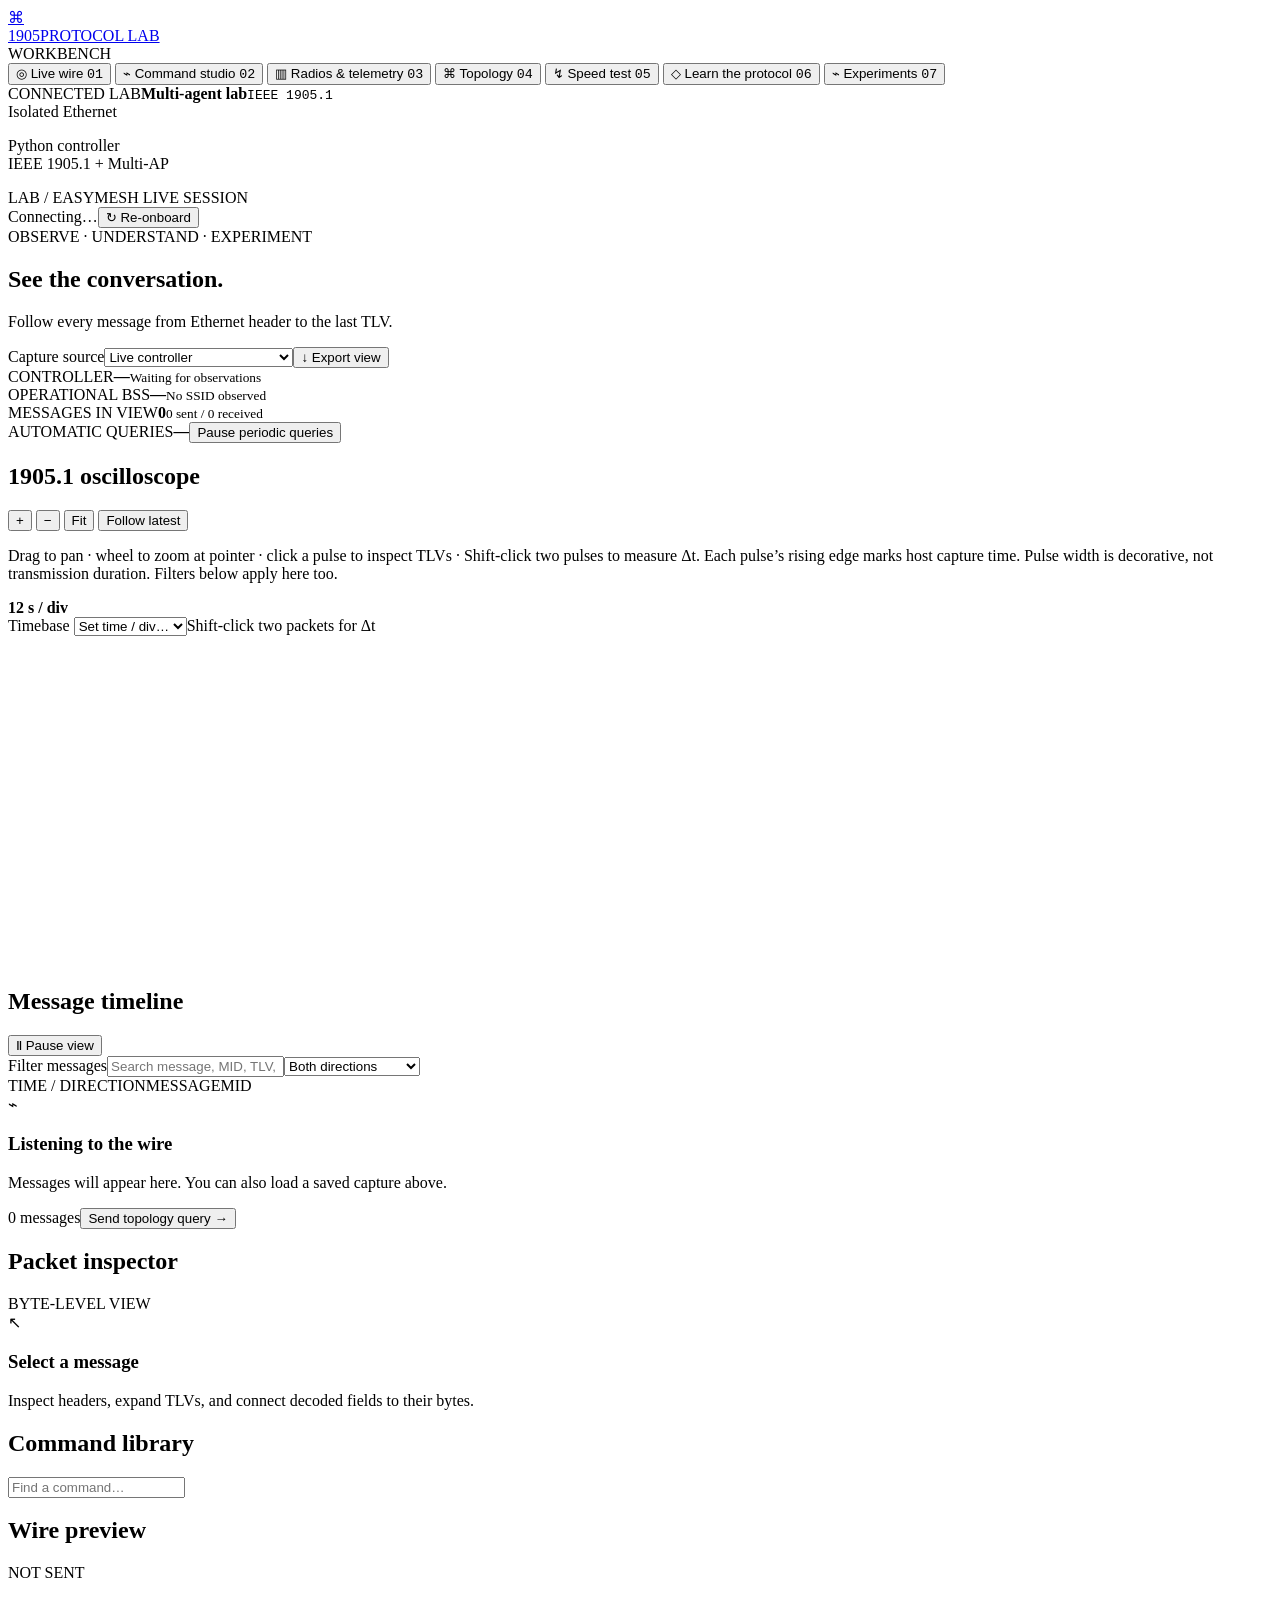
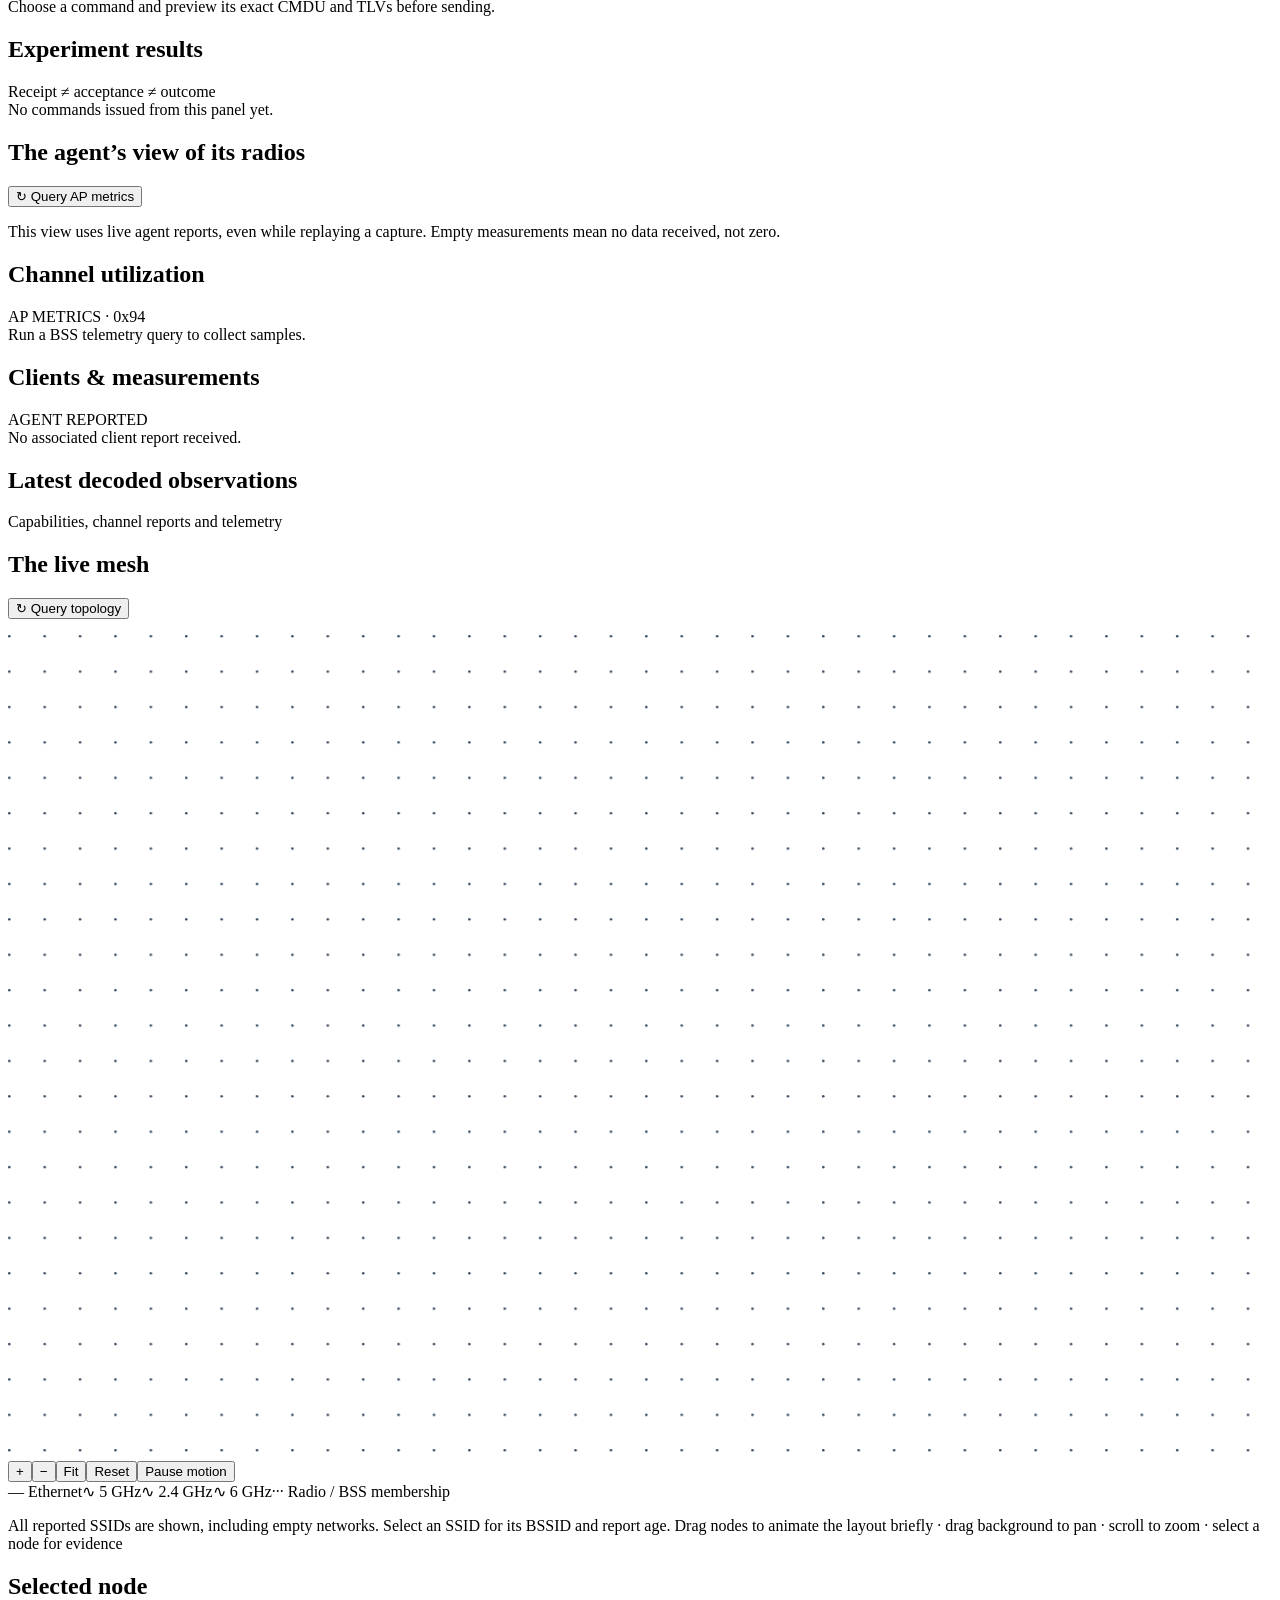
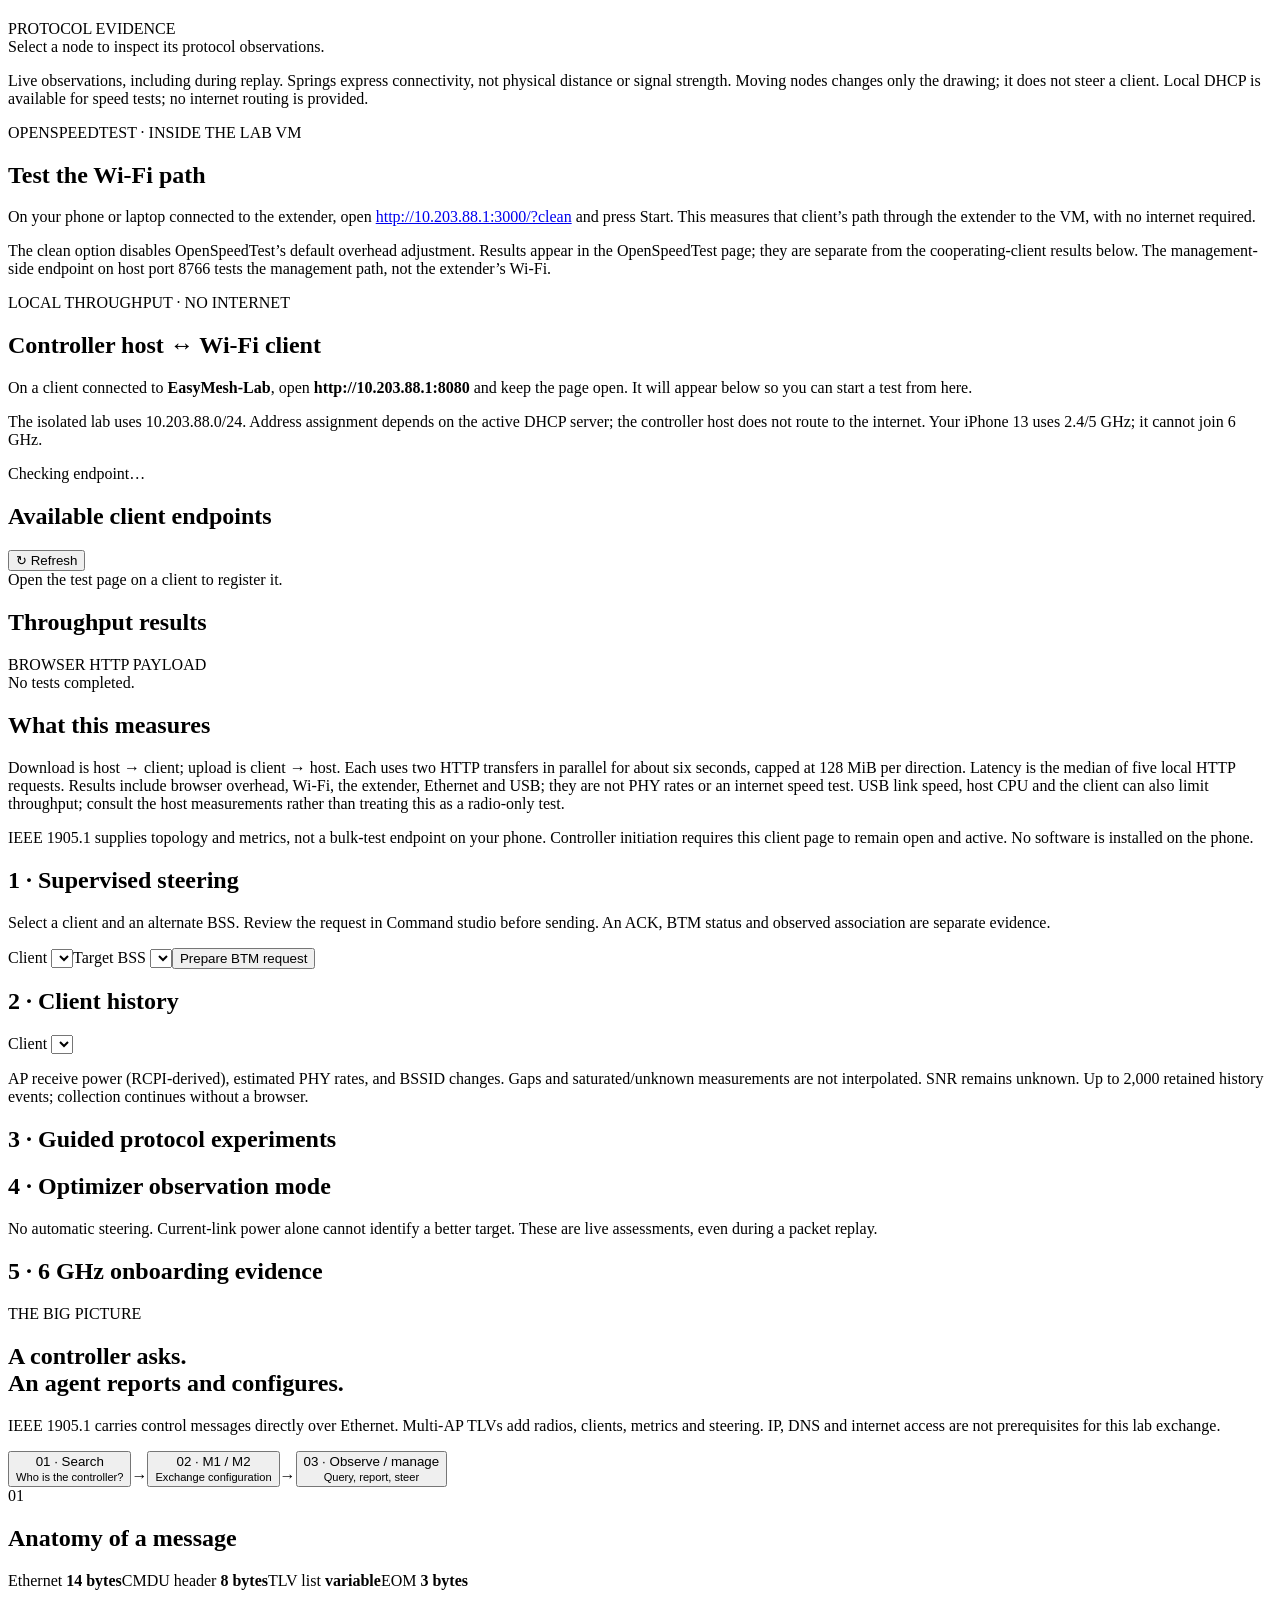
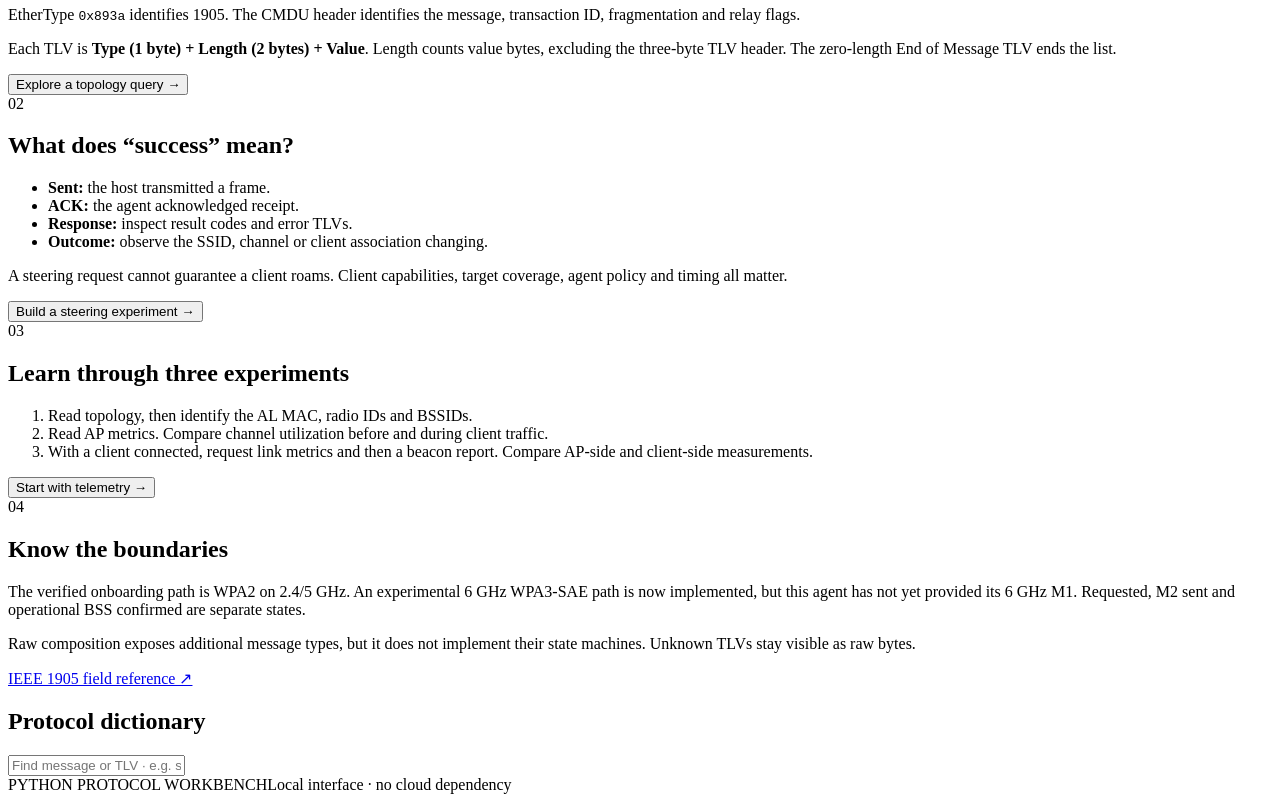
==== commit e082c7af: "SECOND-EXTENDER: the separate backhaul held; the re-onboarding loop on Wi-Fi Squashed from 5 commits" ====
--- a/panel/index.html
+++ b/panel/index.html
@@ -8,7 +8,7 @@
 <button class="nav" data-tab="topology"><span>⌘</span> Topology <kbd>04</kbd></button>
 <button class="nav" data-tab="speed"><span>↯</span> Speed test <kbd>05</kbd></button>
 <button class="nav" data-tab="learn"><span>◇</span> Learn the protocol <kbd>06</kbd></button>
-<button class="nav" data-tab="experiments"><span>⌁</span> Experiments <kbd>07</kbd></button></nav><div class="sidebar-bottom"><span class="tiny-label">CONNECTED LAB</span><strong>Single-agent lab</strong><code>IEEE 1905.1</code><div class="isolation"><span></span> Isolated Ethernet</div><p>Python controller<br>IEEE 1905.1 + Multi-AP</p></div></aside>
+<button class="nav" data-tab="experiments"><span>⌁</span> Experiments <kbd>07</kbd></button></nav><div class="sidebar-bottom"><span class="tiny-label">CONNECTED LAB</span><strong>Multi-agent lab</strong><code>IEEE 1905.1</code><div class="isolation"><span></span> Isolated Ethernet</div><p>Python controller<br>IEEE 1905.1 + Multi-AP</p></div></aside>
 <main><header class="topbar"><div class="breadcrumb">LAB / EASYMESH <span id="sourceBadge">LIVE SESSION</span></div><div class="top-actions"><span id="connection" class="connection">Connecting…</span><button id="quickRenew" class="button small">↻ Re-onboard</button></div></header>
 <div class="workspace"><section class="heading"><div><div class="eyebrow">OBSERVE · UNDERSTAND · EXPERIMENT</div><h1 id="pageTitle">See the conversation.</h1><p id="pageSubtitle">Follow every message from Ethernet header to the last TLV.</p></div><div class="session-controls"><label class="sr-only" for="sessionSource">Capture source</label><select id="sessionSource"><option value="live">Live controller</option><option value="discovery">Replay · startup discovery</option><option value="onboarding">Replay · onboarding & SSID</option><option value="maintenance">Replay · maintenance</option></select><button class="button" id="export">↓ Export view</button></div></section>
 <section class="stats"><div><span>CONTROLLER</span><strong id="controllerStatus">—</strong><small id="agentSeen">Waiting for observations</small></div><div><span>OPERATIONAL BSS</span><strong id="bssCount">—</strong><small id="ssid">No SSID observed</small></div><div><span>MESSAGES IN VIEW</span><strong id="packetCount">0</strong><small id="directions">0 sent / 0 received</small></div><div><span>AUTOMATIC QUERIES</span><strong id="autoState">—</strong><button id="autoToggle" class="text-button">Pause periodic queries</button></div></section>
